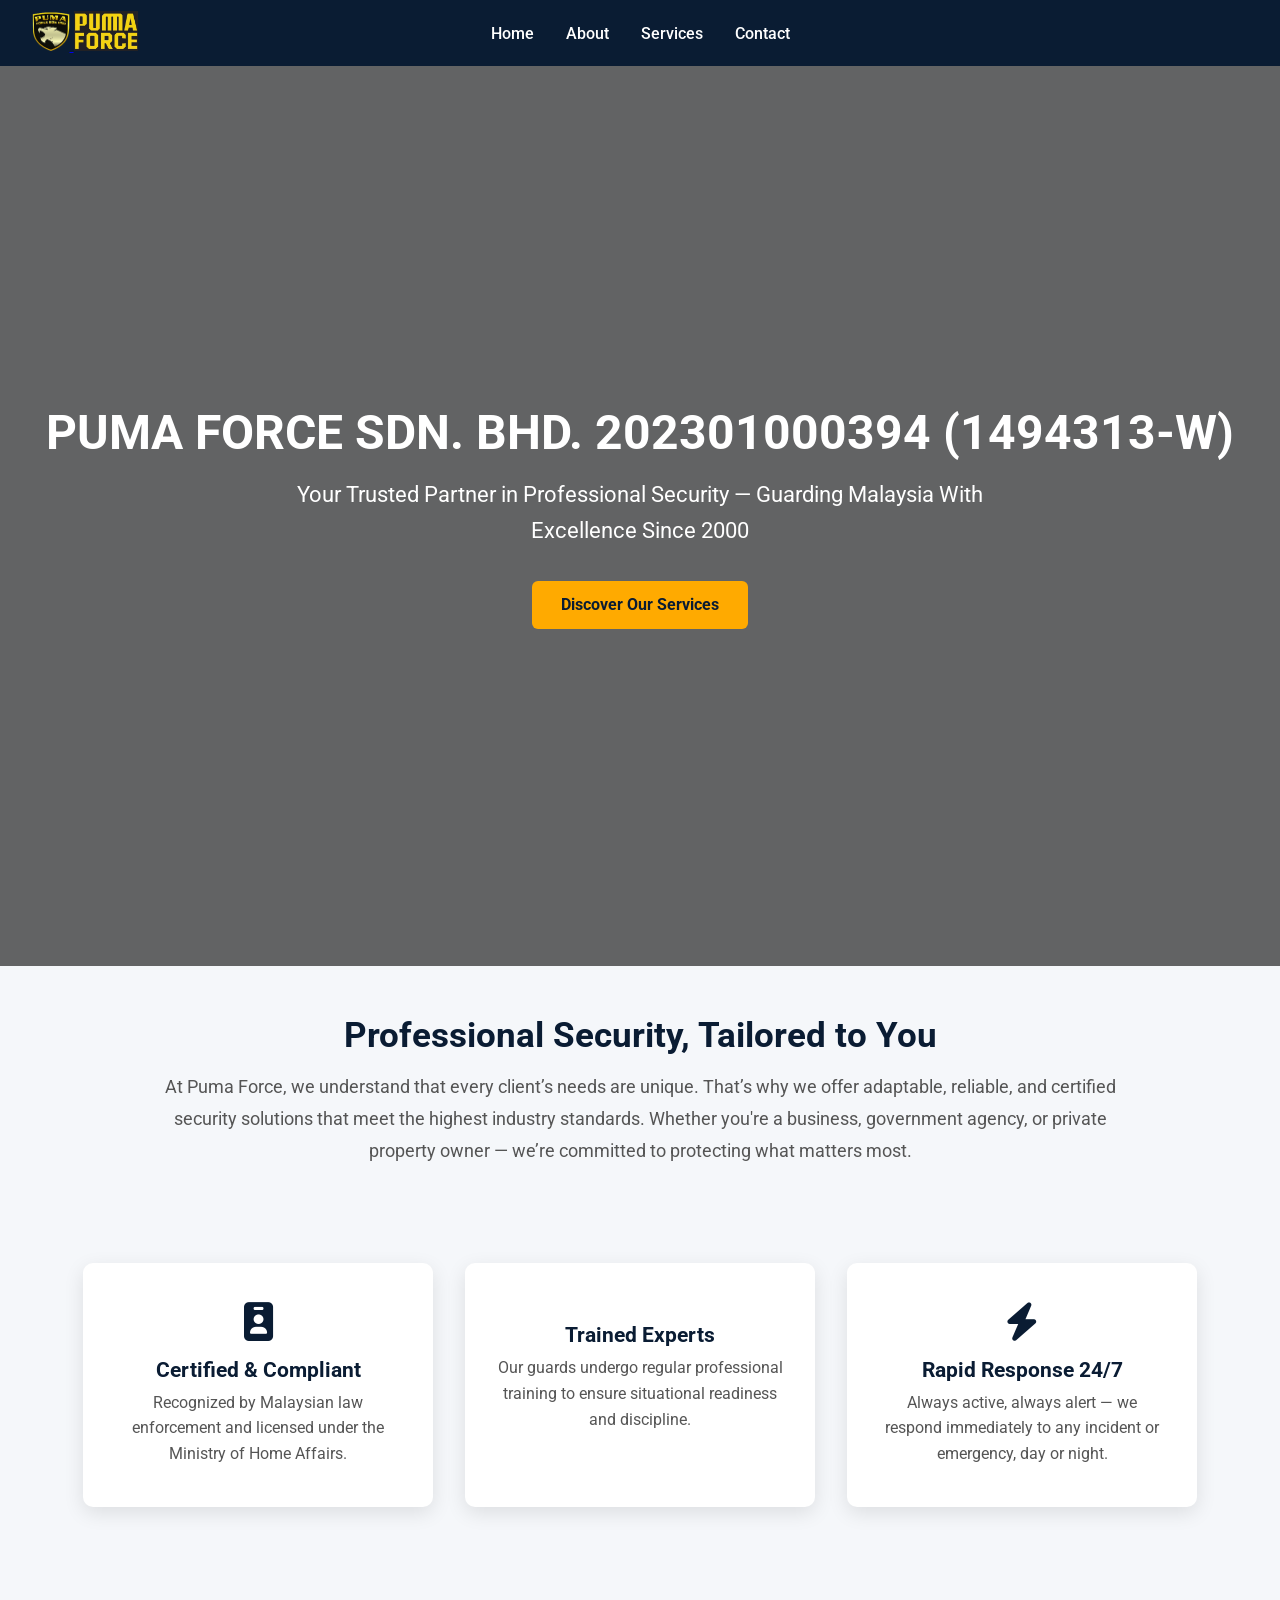
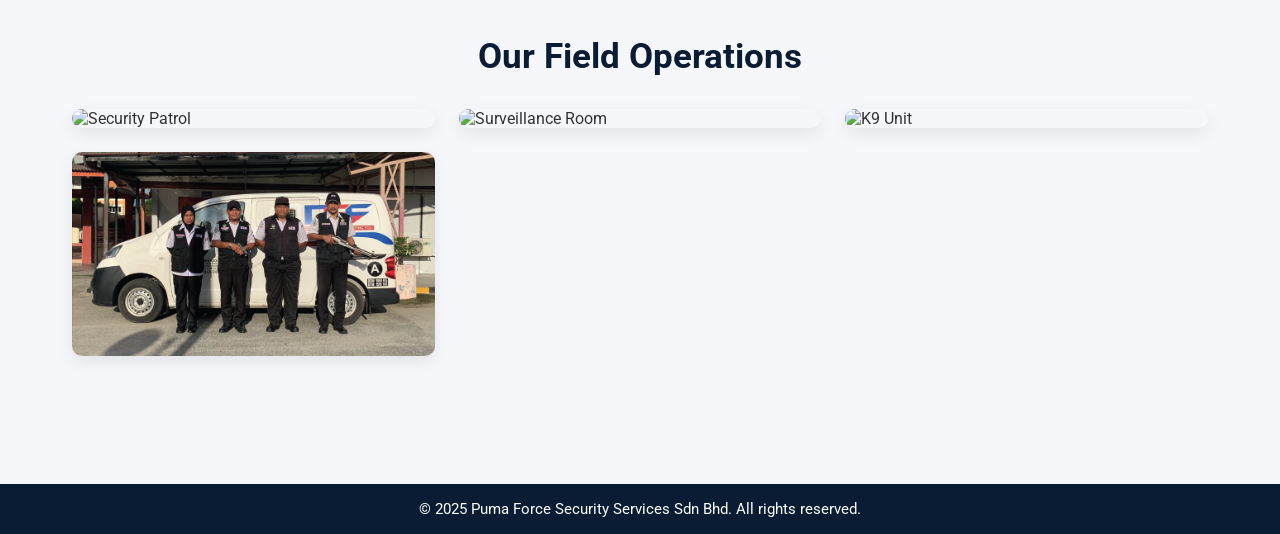
==== index.html @ 099d3fd9 "Add files via upload" ====
<!DOCTYPE html>
<html lang="en">
<head>
  <meta charset="UTF-8" />
  <meta name="viewport" content="width=device-width, initial-scale=1.0"/>
  <title>Home | PUMA FORCE SDN. BHD.</title>
  <link rel="icon" href="logopumaf.png" type="image/png" />
  <link href="https://fonts.googleapis.com/css2?family=Roboto:wght@400;700&display=swap" rel="stylesheet" />
  <link href="https://cdnjs.cloudflare.com/ajax/libs/font-awesome/6.5.0/css/all.min.css" rel="stylesheet" />
  <style>
    * {
      box-sizing: border-box;
      margin: 0;
      padding: 0;
      font-family: 'Roboto', sans-serif;
    }

    body {
      background-color: #f5f7fa;
      color: #333;
    }

    nav {
      background-color: #0a1c33;
      display: flex;
      align-items: center;
      justify-content: space-between;
      padding: 0.7rem 2rem;
      position: relative;
      flex-wrap: wrap;
    }

    .nav-logo img {
      height: 40px;
      width: auto;
    }

    .nav-center {
      position: absolute;
      left: 50%;
      transform: translateX(-50%);
      display: flex;
      gap: 2rem;
    }

    .nav-center a {
      color: #fff;
      text-decoration: none;
      font-weight: 500;
      transition: color 0.3s ease;
    }

    .nav-center a:hover {
      color: #ffaa00;
    }

    header {
  background: linear-gradient(rgba(0,0,0,0.6), rgba(0,0,0,0.6)),
    url('https://www.pngitem.com/pimgs/m/176-1768314_security-service-guard-white-uniform-malaysia-hd-png.png') center/cover no-repeat;
  color: white;
  text-align: center;
  height: 100vh;
  display: flex;
  flex-direction: column;
  justify-content: center;
  align-items: center;
  padding: 0 2rem;
  box-sizing: border-box;
}

header h1 {
  font-size: 3rem;
  margin-bottom: 1rem;
}

header p {
  font-size: 1.4rem;
  max-width: 750px;
  margin-bottom: 2rem;
  line-height: 1.6;
}

    .cta-button {
      display: inline-block;
      background-color: #ffaa00;
      color: #0a1c33;
      padding: 0.9rem 1.8rem;
      border-radius: 6px;
      font-weight: bold;
      font-size: 1rem;
      text-decoration: none;
      transition: background-color 0.3s ease;
    }

    .cta-button:hover {
      background-color: #e69a00;
    }

    .intro-section {
      max-width: 1000px;
      margin: 3rem auto 2rem;
      padding: 0 1rem;
      text-align: center;
    }

    .intro-section h2 {
      font-size: 2.2rem;
      color: #0a1c33;
      margin-bottom: 1rem;
    }

    .intro-section p {
      font-size: 1.1rem;
      color: #555;
      line-height: 1.8;
    }

    section.features {
      display: flex;
      flex-wrap: wrap;
      justify-content: center;
      gap: 2rem;
      padding: 4rem 2rem;
      max-width: 1200px;
      margin: 0 auto;
    }

    .feature-card {
      background: white;
      border-radius: 10px;
      box-shadow: 0 6px 20px rgba(0, 0, 0, 0.1);
      padding: 2.5rem 2rem;
      text-align: center;
      flex: 1 1 300px;
      max-width: 350px;
      transition: transform 0.3s ease, box-shadow 0.3s ease;
    }

    .feature-card:hover {
      transform: translateY(-8px);
      box-shadow: 0 10px 30px rgba(0, 0, 0, 0.12);
    }

    .feature-card i {
      font-size: 2.4rem;
      color: #0a1c33;
      margin-bottom: 1rem;
    }

    .feature-card h3 {
      color: #0a1c33;
      margin-bottom: 0.5rem;
      font-size: 1.3rem;
    }

    .feature-card p {
      color: #555;
      font-size: 1rem;
      line-height: 1.6;
    }

    .gallery-section {
      padding: 4rem 2rem;
      max-width: 1200px;
      margin: 0 auto;
    }

    .gallery-section h2 {
      text-align: center;
      font-size: 2.2rem;
      color: #0a1c33;
      margin-bottom: 2rem;
    }

    .gallery {
      display: grid;
      grid-template-columns: repeat(auto-fit, minmax(280px, 1fr));
      gap: 1.5rem;
    }

    .gallery img {
      width: 100%;
      border-radius: 10px;
      box-shadow: 0 6px 16px rgba(0, 0, 0, 0.08);
      transition: transform 0.3s ease;
    }

    .gallery img:hover {
      transform: scale(1.03);
    }

    footer {
      background-color: #0a1c33;
      color: white;
      text-align: center;
      padding: 1rem;
      margin-top: 4rem;
      font-size: 0.95rem;
    }

    @media (max-width: 768px) {
      nav {
        flex-direction: column;
        align-items: center;
      }

      .nav-center {
        position: static;
        transform: none;
        margin-top: 1rem;
        flex-wrap: wrap;
        justify-content: center;
      }

      header h1 {
        font-size: 2.2rem;
      }

      header p {
        font-size: 1.1rem;
      }

      .cta-button {
        padding: 0.8rem 1.4rem;
        font-size: 0.95rem;
      }
    }
  </style>
</head>
<body>

<nav>
  <div class="nav-logo">
    <a href="index.html">
      <img src="logopumaf.png" alt="Pumaforce Logo" />
      <img src="PumaName.png" alt="Pumaforce name" />
    </a>
  </div>
  <div class="nav-center">
    <a href="index.html">Home</a>
    <a href="about.html">About</a>
    <a href="services.html">Services</a>
    <a href="contact.html">Contact</a>
  </div>
</nav>

<header>
  <h1>PUMA FORCE SDN. BHD. 202301000394 (1494313-W)</h1>
  <p>Your Trusted Partner in Professional Security — Guarding Malaysia With Excellence Since 2000</p>
  <a href="services.html" class="cta-button">Discover Our Services</a>
</header>

<section class="intro-section">
  <h2>Professional Security, Tailored to You</h2>
  <p>
    At Puma Force, we understand that every client’s needs are unique. That’s why we offer adaptable, reliable, and certified security solutions that meet the highest industry standards. 
    Whether you're a business, government agency, or private property owner — we’re committed to protecting what matters most.
  </p>
</section>

<section class="features">
  <div class="feature-card">
    <i class="fas fa-id-badge"></i>
    <h3>Certified & Compliant</h3>
    <p>Recognized by Malaysian law enforcement and licensed under the Ministry of Home Affairs.</p>
  </div>
  <div class="feature-card">
    <i class="fas fa-users-shield"></i>
    <h3>Trained Experts</h3>
    <p>Our guards undergo regular professional training to ensure situational readiness and discipline.</p>
  </div>
  <div class="feature-card">
    <i class="fas fa-bolt"></i>
    <h3>Rapid Response 24/7</h3>
    <p>Always active, always alert — we respond immediately to any incident or emergency, day or night.</p>
  </div>
</section>

<section class="gallery-section">
  <h2>Our Field Operations</h2>
  <div class="gallery">
    <img src="https://th.bing.com/th/id/R.7a45b83f8aaa2881d578381d2df2a87b?rik=X41G%2bSukrfeL9w&riu=http%3a%2f%2fwww.mahmoodsecurity.com%2fimages%2funarmed-guard.jpg&ehk=3bQaGYvqRqwtPcRcwD2DOl6rTctUrhM1Pl7QNJwxbFI%3d&risl=&pid=ImgRaw&r=0" alt="Security Patrol">
    <img src="https://i.pinimg.com/originals/e6/d2/8d/e6d28d738b0dbc7fd292304b688b9e8d.jpg" alt="Surveillance Room">
    <img src="https://th.bing.com/th/id/R.cfe6dc9fe45fbdf0eecc686ff027a46d?rik=wJSckFFmIbvoPg&riu=http%3a%2f%2fwww.wirasecurity.com%2fimages%2fk9.jpg&ehk=kOt4Mu5NUWe%2fPHBj4CYVzIGmPUfzQzuqeo%2fr5TUOu4I%3d&risl=&pid=ImgRaw&r=0" alt="K9 Unit">
    <img src="patrolcar.png" alt="Guard Vehicle">
  </div>
</section>

<footer>
  &copy; 2025 Puma Force Security Services Sdn Bhd. All rights reserved.
</footer>

</body>
</html>
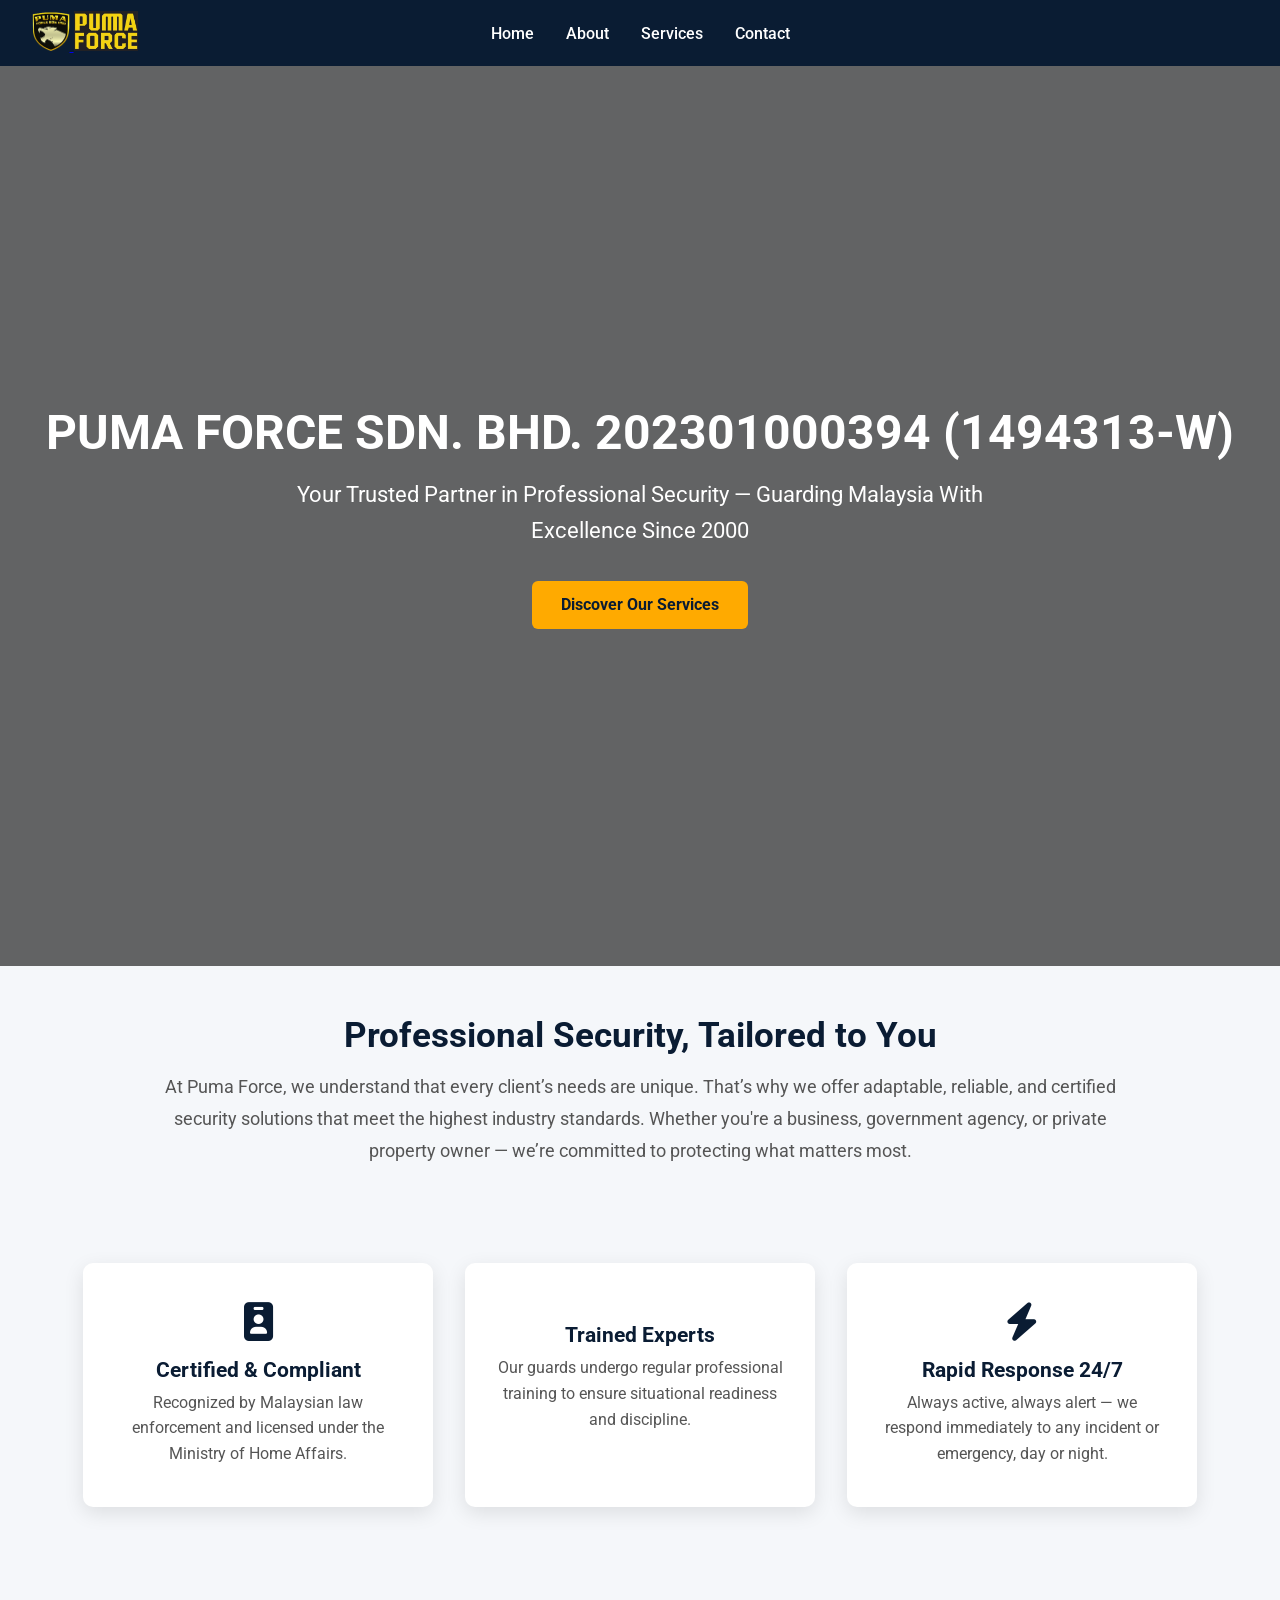
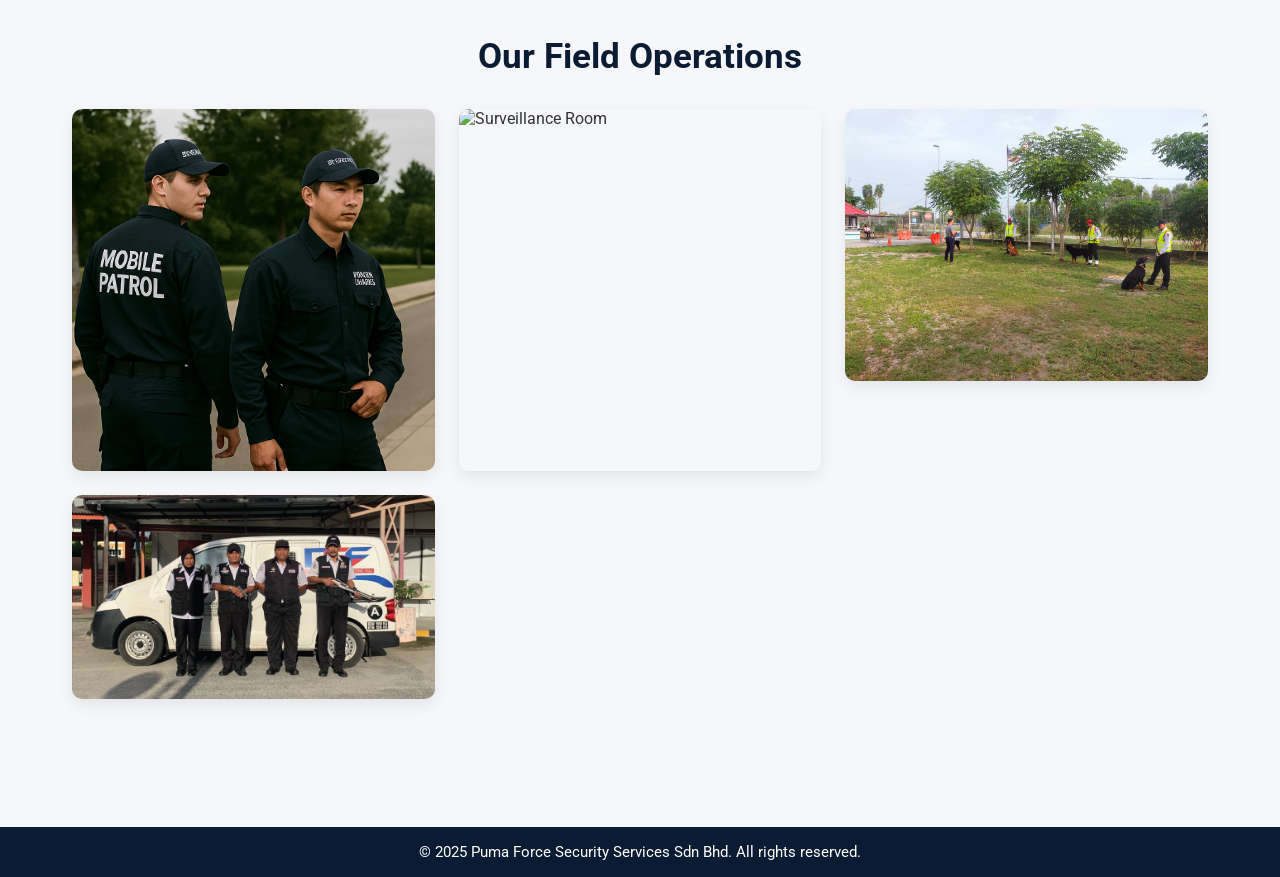
==== commit 47116e34: "Update index.html" ====
--- a/index.html
+++ b/index.html
@@ -279,9 +279,9 @@
 <section class="gallery-section">
   <h2>Our Field Operations</h2>
   <div class="gallery">
-    <img src="https://th.bing.com/th/id/R.7a45b83f8aaa2881d578381d2df2a87b?rik=X41G%2bSukrfeL9w&riu=http%3a%2f%2fwww.mahmoodsecurity.com%2fimages%2funarmed-guard.jpg&ehk=3bQaGYvqRqwtPcRcwD2DOl6rTctUrhM1Pl7QNJwxbFI%3d&risl=&pid=ImgRaw&r=0" alt="Security Patrol">
+    <img src="mobile-patrol.png" alt="Security Patrol">
     <img src="https://i.pinimg.com/originals/e6/d2/8d/e6d28d738b0dbc7fd292304b688b9e8d.jpg" alt="Surveillance Room">
-    <img src="https://th.bing.com/th/id/R.cfe6dc9fe45fbdf0eecc686ff027a46d?rik=wJSckFFmIbvoPg&riu=http%3a%2f%2fwww.wirasecurity.com%2fimages%2fk9.jpg&ehk=kOt4Mu5NUWe%2fPHBj4CYVzIGmPUfzQzuqeo%2fr5TUOu4I%3d&risl=&pid=ImgRaw&r=0" alt="K9 Unit">
+    <img src="guard-training8.jpeg" alt="K9 Unit">
     <img src="patrolcar.png" alt="Guard Vehicle">
   </div>
 </section>
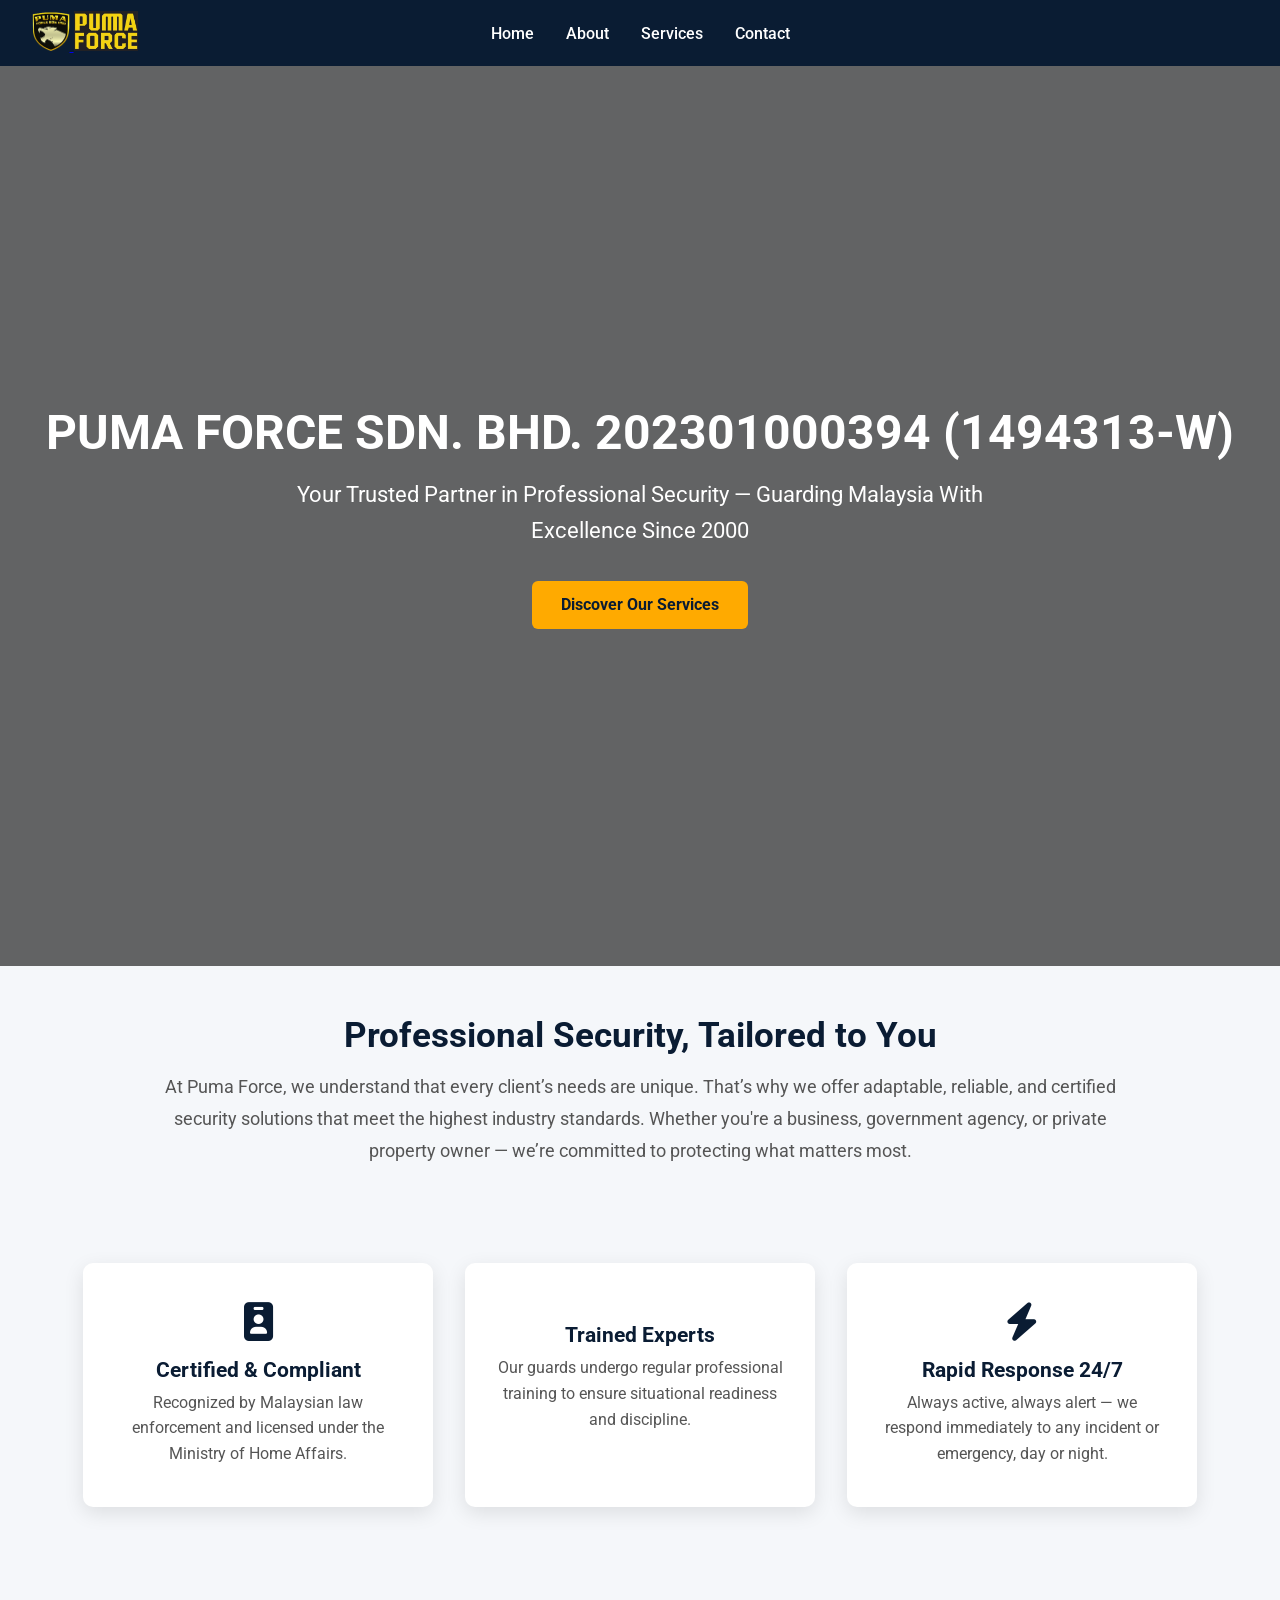
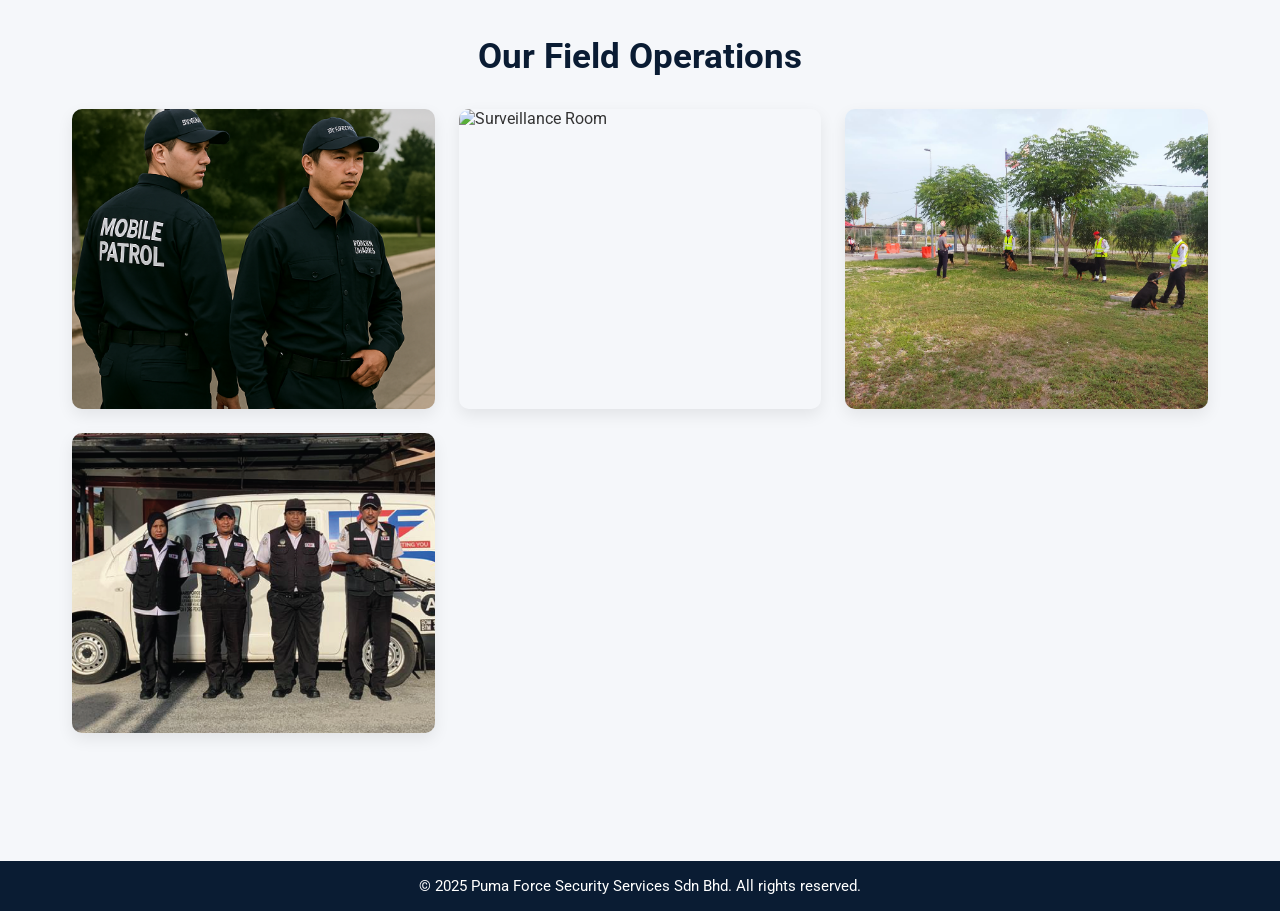
==== commit 2f39e538: "Update index.html" ====
--- a/index.html
+++ b/index.html
@@ -179,11 +179,13 @@
     }
 
     .gallery img {
-      width: 100%;
-      border-radius: 10px;
-      box-shadow: 0 6px 16px rgba(0, 0, 0, 0.08);
-      transition: transform 0.3s ease;
-    }
+  width: 100%;
+  height: 300px;
+  object-fit: cover;
+  border-radius: 10px;
+  box-shadow: 0 6px 16px rgba(0, 0, 0, 0.08);
+  transition: transform 0.3s ease;
+}
 
     .gallery img:hover {
       transform: scale(1.03);
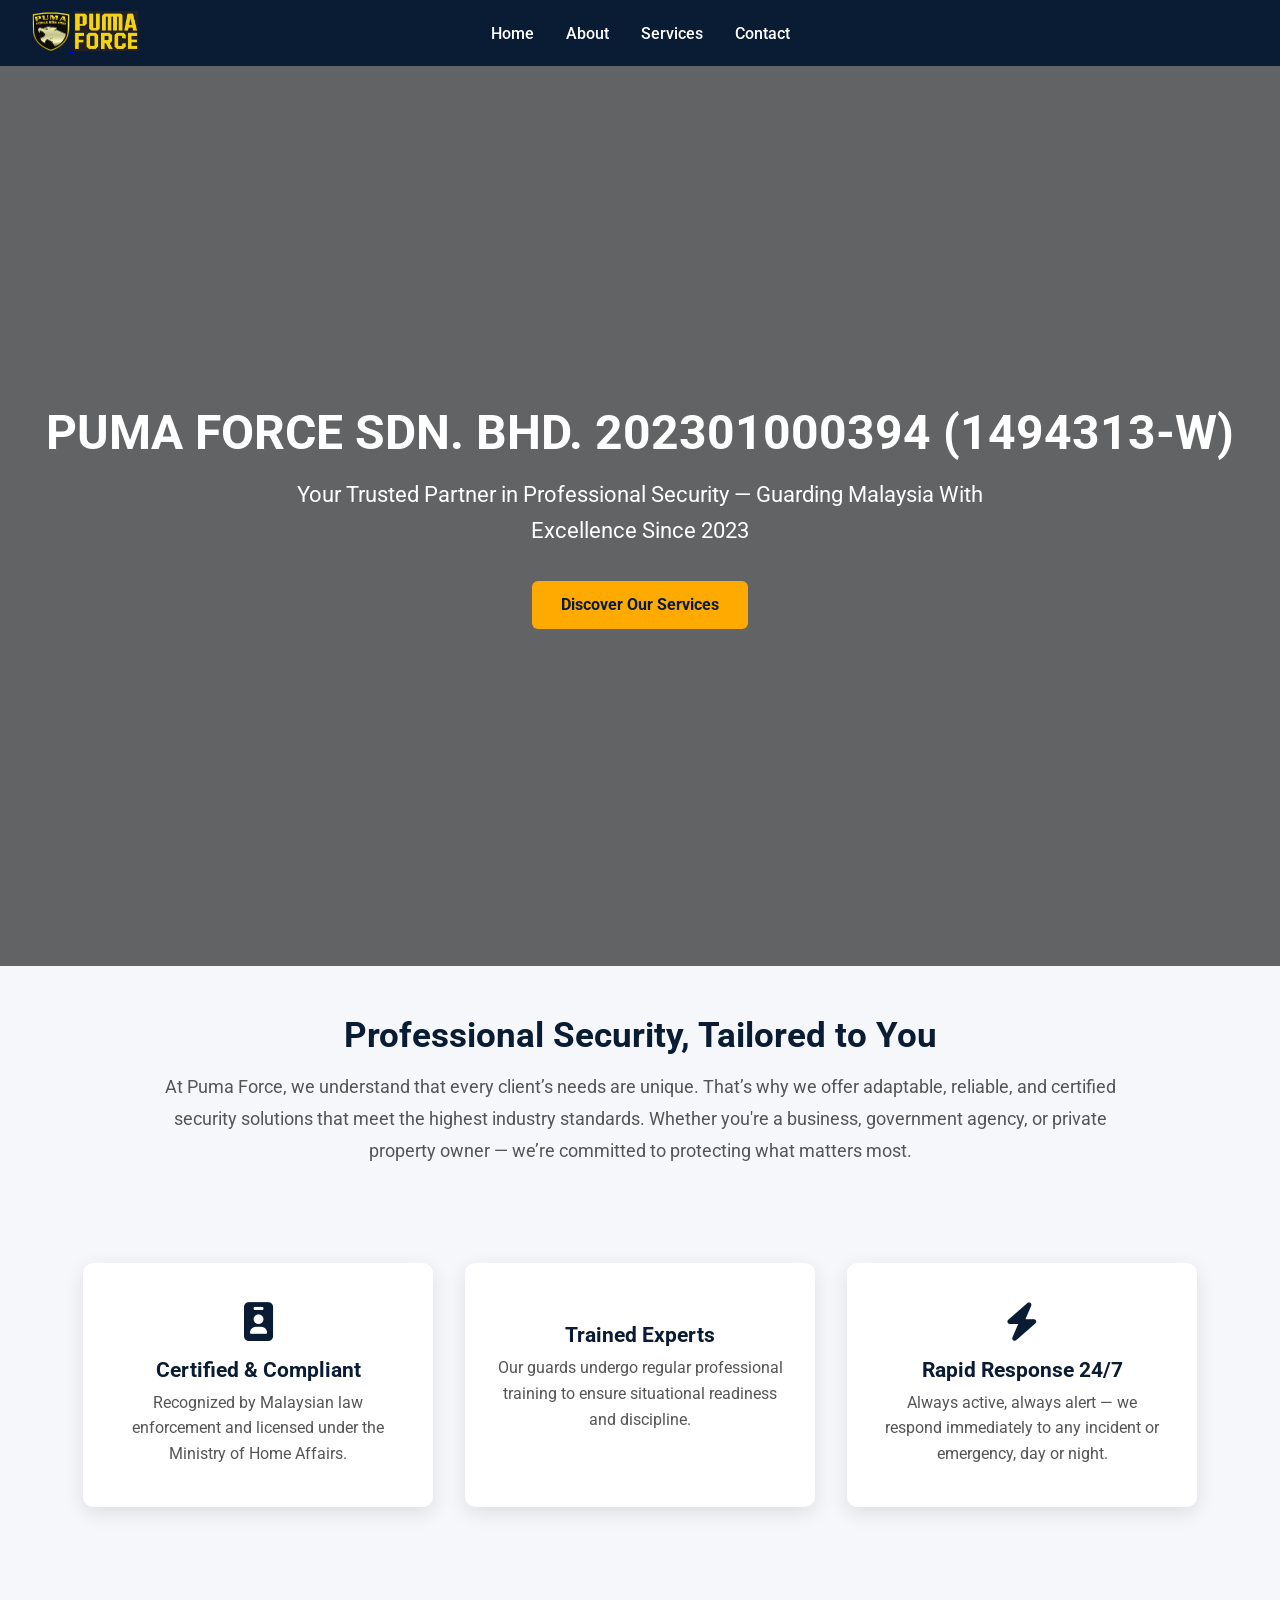
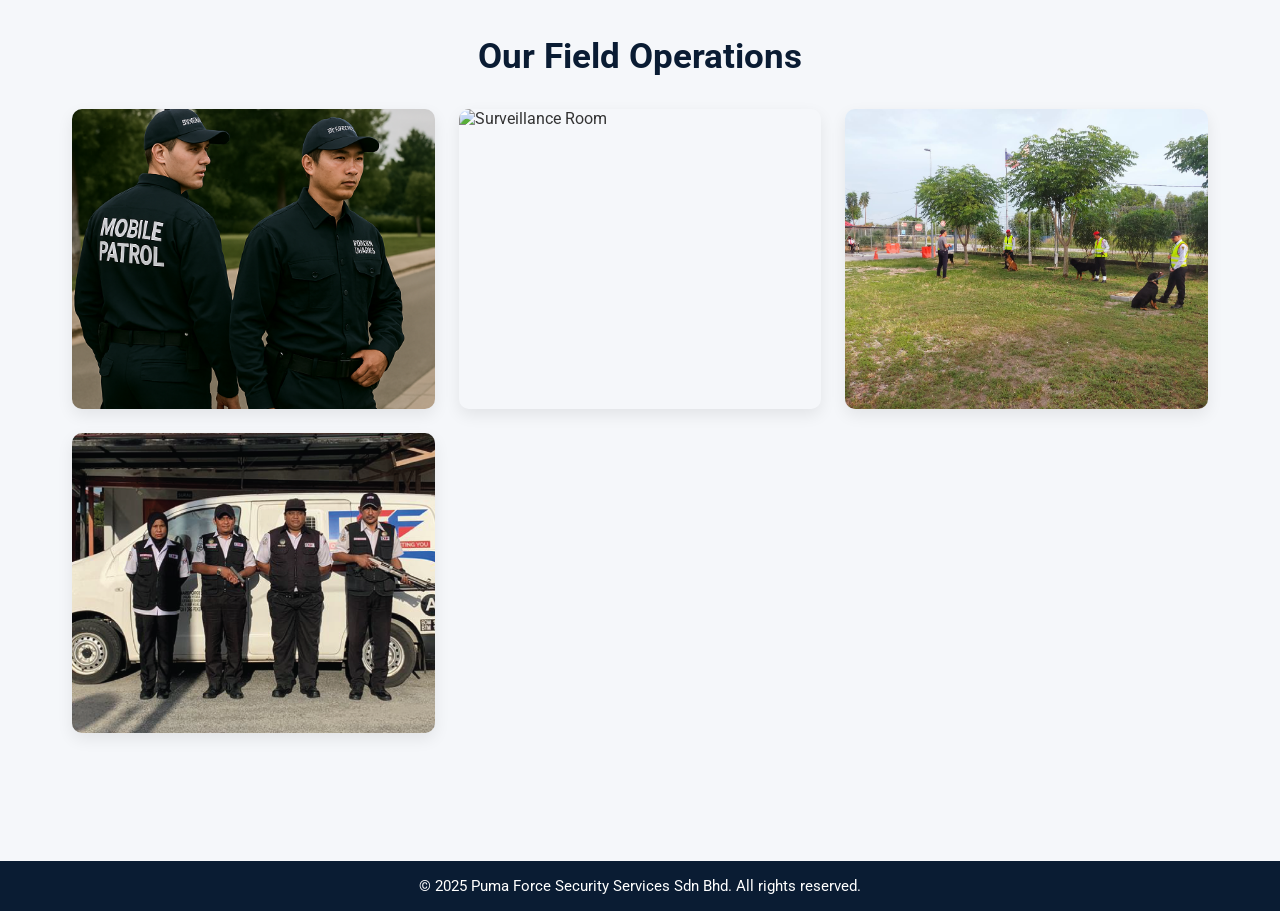
==== commit d27dcb61: "Update index.html" ====
--- a/index.html
+++ b/index.html
@@ -248,7 +248,7 @@
 
 <header>
   <h1>PUMA FORCE SDN. BHD. 202301000394 (1494313-W)</h1>
-  <p>Your Trusted Partner in Professional Security — Guarding Malaysia With Excellence Since 2000</p>
+  <p>Your Trusted Partner in Professional Security — Guarding Malaysia With Excellence Since 2023</p>
   <a href="services.html" class="cta-button">Discover Our Services</a>
 </header>
 
